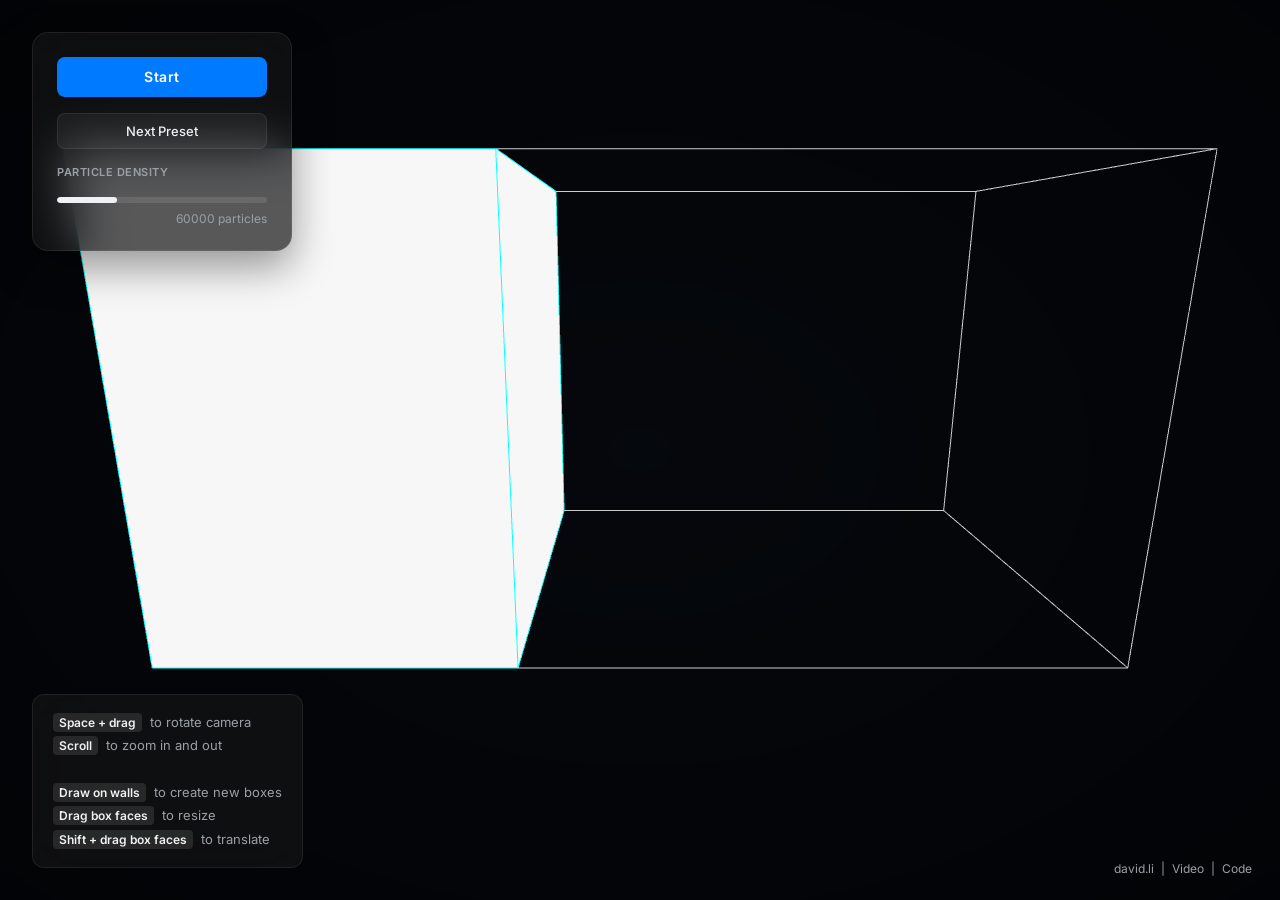
==== index.html @ a737c259 "feat: Renamed the top UI bar to a right bar, updated wind force direction logic, and adjusted variou" ====
<!DOCTYPE html>
<html>
    <head>
        <meta charset="utf-8">
        <title>Fluid Particles</title>

        <meta name="description" content="Real-time particle-based 3D fluid simulation and rendering using WebGL.">

        <link href="https://fonts.googleapis.com/css2?family=Inter:wght@400;600&family=Orbitron:wght@500;700;900&display=swap" rel="stylesheet">
        <link rel="stylesheet" href="flip.css"/>
    </head>

    <body>
        <script type="text/template" id="main">
            <style>
                .editing-ui {
                    display: none;
                }

                .simulating-ui {
                    display: none;
                }
            </style>

            <canvas id="canvas" width="1920" height="1080"></canvas>
            
            <div id="ui">
                <div id="start-button">Start</div>

                <div id="preset-button" class="editing-ui">Random Preset</div>
                
                <div class="slider-label editing-ui">Particle Density</div>
                <div id="density-slider" class="slider editing-ui"></div>

                <div id="particle-count" class="editing-ui"></div>

                <div class="slider-label simulating-ui">Color</div>
                <input type="color" id="color-picker" class="simulating-ui" value="#00bbff">

                <div class="slider-label simulating-ui">Fluidity</div>
                <div id="fluidity-slider" class="slider simulating-ui"></div>

                <div class="slider-label simulating-ui">Speed</div>
                <div id="speed-slider" class="slider simulating-ui"></div>

                <div class="control-row simulating-ui">
                    <button id="gravity-button" class="action-btn">Gravity: Normal</button>
                    <!-- Explode and Vortex moved to Top Bar -->
                </div>
            </div>

            <!-- New Physics Right Bar -->
            <div id="right-bar" class="simulating-ui">
                <div class="right-bar-section">
                    <div class="right-bar-label">Explode Force</div>
                    <div id="explode-slider" class="slider"></div>
                    <button id="explode-button" class="action-btn right-btn">Explode!</button>
                </div>
                
                <div class="right-bar-divider"></div>
                
                <div class="right-bar-section">
                    <div class="right-bar-label">Placeable Tools</div>
                    <div class="right-bar-tools">
                        <button id="tool-none-button" class="action-btn right-btn active-tool">None</button>
                        <button id="tool-vortex-button" class="action-btn right-btn">Vortex</button>
                        <button id="tool-wind-button" class="action-btn right-btn">Wind</button>
                        <button id="tool-repel-button" class="action-btn right-btn">Repel</button>
                        <button id="tool-blackhole-button" class="action-btn right-btn">Black Hole</button>
                    </div>
                </div>

                <div class="right-bar-divider"></div>

                <div class="right-bar-section">
                    <button id="clear-sources-button" class="action-btn right-btn danger-btn">Clear Sources</button>
                </div>
            </div>
            </div>


            <div class="instructions editing-ui">
                <span>Space + drag</span> to rotate camera <br/>
                <span>Scroll</span> to zoom in and out <br/>
                <br/>
                <span>Draw on walls</span> to create new boxes <br/>
                <span>Drag box faces</span> to resize <br/>
                <span>Shift + drag box faces</span> to translate <br/>
            </div>

            <div class="instructions simulating-ui">
                <span>Drag</span> to rotate camera<br/>
                <span>Scroll</span> to zoom in and out <br/>
                <span>Move mouse</span> to push particles
            </div>

            <div id="footer">
               <a href="http://david.li">david.li</a> | <a href="https://youtu.be/DhNt_A3k4B4">Video</a> | <a href="https://github.com/dli/fluid">Code</a>  
            </div>
        </script>

        <script type="text/template" id="no-support">
            <div id="container">
                <div id="error"></div>
                <div id="video">You can still view a video.<br/>
                    <iframe width="854" height="480" style="margin-top: 7px;" src="https://www.youtube.com/embed/DhNt_A3k4B4" frameborder="0" allowfullscreen></iframe> 
                </div>
                <div id="linkback"><a href="http://david.li">david.li</a></div>
            </div>
        </script>


        <div id="placeholder"></div>


        <script src="wrappedgl.js"></script>
        <script src="utilities.js"></script>
        <script src="camera.js"></script>
        <script src="boxeditor.js"></script>
        <script src="simulator.js"></script>
        <script src="renderer.js"></script>
        <script src="simulatorrenderer.js"></script>
        <script src="slider.js"></script>
        <script src="fluidparticles.js"></script>

        <script>
            function concatenateWords (list) {
                if (list.length === 0) {
                    return '';
                } else if (list.length === 1) {
                    return "'" + list[0] + "'";
                } else {
                    var result = '';
                    for (var i = 0; i < list.length; ++i) {
                        result += "'" + list[i] + "'";
                        if (i < list.length - 1) {
                            result += i < list.length - 2 ? ', ' : ' and '
                        }
                    }

                    return result;
                }
            }

            WrappedGL.checkWebGLSupportWithExtensions(['ANGLE_instanced_arrays', 'WEBGL_depth_texture', 'OES_texture_float', 'OES_texture_float_linear', 'OES_texture_half_float', 'OES_texture_half_float_linear'],
                function () { //we have webgl
                    document.getElementById('placeholder').outerHTML = document.getElementById('main').innerHTML;
                    var fluidBox = new FluidParticles();
                }, function (hasWebGL, unsupportedExtensions) {
                    document.getElementById('placeholder').outerHTML = document.getElementById('no-support').innerHTML;
                    if (!hasWebGL) { //webgl not supported
                        document.getElementById('error').textContent = 'Unfortunately, your browser does not support WebGL';
                    } else {
                        document.getElementById('error').textContent = 'Unfortunately, your browser does not support the ' + concatenateWords(unsupportedExtensions) + " WebGL extension" + (unsupportedExtensions.length > 1 ? 's.' : '.');
                    }
                }
            );
        </script>
    </body>

</html>
---- flip.css ----
@import url('https://fonts.googleapis.com/css2?family=Inter:wght@300;400;500;600&display=swap');

:root {
    --accent-color: #007aff;
    --accent-hover: #0060d1;
    --dark-bg: rgba(20, 20, 22, 0.7);
    --glass-border: rgba(255, 255, 255, 0.08);
    --text-main: #f0f0f5;
    --text-dim: #9aa0a6;
}

* {
    box-sizing: border-box;
    font-family: 'Inter', -apple-system, BlinkMacSystemFont, "Segoe UI", Roboto, sans-serif;
}

body {
    margin: 0;
    padding: 0;
    overflow: hidden;
    background-color: #111;
    color: var(--text-main);

    user-select: none;
    -moz-user-select: none;
    -webkit-user-select: none;
    -ms-user-select: none;
}

canvas {
    position: absolute;
    top: 0;
    left: 0;
    z-index: 1;
}

#ui {
    position: absolute;
    z-index: 10;
    pointer-events: none;
    top: 32px;
    left: 32px;
    
    background: var(--dark-bg);
    backdrop-filter: blur(24px);
    -webkit-backdrop-filter: blur(24px);
    border: 1px solid var(--glass-border);
    border-radius: 16px;
    padding: 24px;
    box-shadow: 0 16px 40px rgba(0, 0, 0, 0.4);

    display: flex;
    flex-direction: column;
    gap: 16px;
    min-width: 260px;
    transition: all 0.3s ease;
}

#right-bar {
    position: absolute;
    z-index: 10;
    pointer-events: auto; /* Allow interactions within it */
    top: 50%;
    right: 32px;
    transform: translateY(-50%);
    
    background: var(--dark-bg);
    backdrop-filter: blur(24px);
    -webkit-backdrop-filter: blur(24px);
    border: 1px solid var(--glass-border);
    border-radius: 16px;
    padding: 24px 20px;
    box-shadow: 0 16px 40px rgba(0, 0, 0, 0.4);

    display: flex;
    flex-direction: column;
    align-items: stretch;
    gap: 24px;
    transition: all 0.3s ease;
}

.right-bar-section {
    display: flex;
    flex-direction: column;
    gap: 12px;
    align-items: center;
    width: 100%;
}

.right-bar-label {
    color: var(--text-dim);
    font-size: 11px;
    font-weight: 600;
    letter-spacing: 0.5px;
    text-transform: uppercase;
    text-align: center;
}

.right-bar-tools {
    display: flex;
    flex-direction: column;
    gap: 10px;
    width: 100%;
}

.right-bar-divider {
    height: 1px;
    width: 100%;
    background: rgba(255, 255, 255, 0.1);
}

.right-btn {
    padding: 10px 16px;
    white-space: nowrap;
    width: 100%;
    text-align: center;
    font-size: 13px;
}

.active-tool {
    background: var(--accent-color) !important;
    color: #fff !important;
    border-color: var(--accent-hover) !important;
    box-shadow: 0 4px 12px rgba(0, 122, 255, 0.3);
}

.danger-btn {
    background: rgba(255, 59, 48, 0.1) !important;
    border-color: rgba(255, 59, 48, 0.3) !important;
    color: #ff453a !important;
}

.danger-btn:hover {
    background: rgba(255, 59, 48, 0.2) !important;
}

#right-bar .slider {
    width: 140px;
}

#start-button {
    font-size: 14px;
    font-weight: 600;
    letter-spacing: 0.5px;
    
    width: 100%;
    height: 40px;
    line-height: 40px;
    text-align: center;
    border-radius: 8px;

    pointer-events: auto;
    transition: all 0.2s cubic-bezier(0.2, 0.8, 0.2, 1);
}

.start-button-active {
    cursor: pointer;
    background: var(--accent-color);
    color: #fff;
    border: none;
}

.start-button-active:hover {
    background: var(--accent-hover);
    transform: translateY(-1px);
    box-shadow: 0 4px 12px rgba(0, 122, 255, 0.3);
}

.start-button-active:active {
    transform: translateY(1px);
    box-shadow: none;
}

.start-button-inactive {
    background: rgba(255, 255, 255, 0.05);
    color: rgba(255, 255, 255, 0.3);
    border: 1px solid var(--glass-border);
    cursor: not-allowed;
}

#preset-button {
    font-size: 13px;
    font-weight: 500;
    
    background: rgba(255, 255, 255, 0.05);
    border: 1px solid var(--glass-border);
    color: var(--text-main);
    border-radius: 8px;

    width: 100%;
    height: 36px;
    line-height: 34px;
    text-align: center;

    cursor: pointer;
    pointer-events: auto;
    transition: all 0.2s ease;
}

#preset-button:hover {
    background: rgba(255, 255, 255, 0.1);
    color: #fff;
}

#preset-button:active {
    background: rgba(255, 255, 255, 0.03);
}

#particle-count {
    color: var(--text-dim);
    font-size: 12px;
    text-align: right;
    margin-top: -8px;
}

.slider-label {
    color: var(--text-dim);
    font-size: 11px;
    font-weight: 600;
    letter-spacing: 0.5px;
    text-transform: uppercase;
    margin-bottom: 2px;
}

.slider {
    width: 100%;
    height: 6px;
    border-radius: 3px;
    background: rgba(255, 255, 255, 0.1);
    position: relative;
    pointer-events: auto;
    cursor: pointer;
    overflow: hidden;
}

.slider:hover {
    background: rgba(255, 255, 255, 0.15);
}

.slider div {
    background: var(--text-main);
    height: 100%;
    border-radius: 3px;
    transition: background 0.2s, width 0.1s ease-out;
}

.slider:hover div {
    background: #fff;
}

input[type="color"] {
    -webkit-appearance: none;
    appearance: none;
    border: none;
    width: 100%;
    height: 32px;
    border-radius: 6px;
    pointer-events: auto;
    cursor: pointer;
    background: transparent;
    padding: 0;
}
input[type="color"]::-webkit-color-swatch-wrapper {
    padding: 0;
}
input[type="color"]::-webkit-color-swatch {
    border: 1px solid var(--glass-border);
    border-radius: 6px;
}

.control-row {
    display: flex;
    gap: 10px;
    pointer-events: auto;
}

.action-btn {
    flex: 1;
    font-size: 12px;
    font-weight: 500;
    background: rgba(255, 255, 255, 0.05);
    border: 1px solid var(--glass-border);
    color: var(--text-main);
    border-radius: 6px;
    padding: 8px 0;
    cursor: pointer;
    transition: all 0.2s ease;
}

.action-btn:hover {
    background: rgba(255, 255, 255, 0.1);
}

.action-btn:active {
    transform: scale(0.97);
}

.instructions {
    position: absolute;
    z-index: 10;
    bottom: 32px;
    left: 32px;

    background: var(--dark-bg);
    backdrop-filter: blur(24px);
    -webkit-backdrop-filter: blur(24px);
    border: 1px solid var(--glass-border);
    border-radius: 12px;
    padding: 16px 20px;

    font-size: 13px;
    line-height: 1.8;
    color: var(--text-dim);
}

.instructions span {
    font-weight: 600;
    color: var(--text-main);
    font-size: 12px;
    padding: 2px 6px;
    background: rgba(255, 255, 255, 0.1);
    border-radius: 4px;
    margin-right: 4px;
}

#footer {
    position: absolute;
    z-index: 10;
    right: 24px;
    bottom: 24px;

    font-size: 12px;
    color: var(--text-dim);
}

#footer a {
    text-decoration: none;
    color: var(--text-dim);
    transition: color 0.2s;
    padding: 0 4px;
}

#footer a:hover {
    color: var(--text-main);
}

#container {
    color: var(--text-main);
    font-size: 14px;
    margin: 40px;
}

#video, #linkback {
    margin-top: 20px;
}

#linkback a {
    color: var(--accent-color);
}
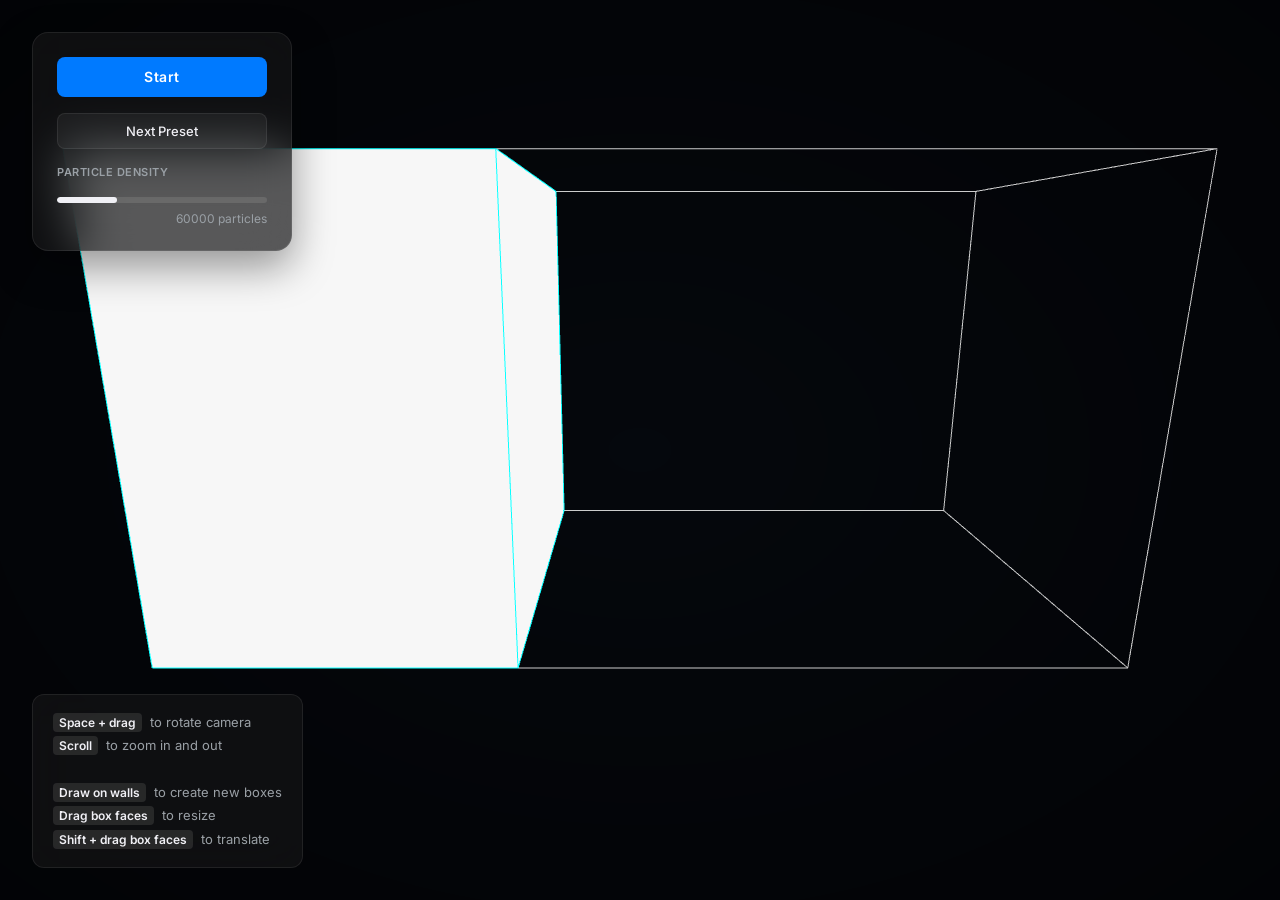
==== commit fc96de15: "fixed footer" ====
--- a/index.html
+++ b/index.html
@@ -23,6 +23,7 @@
             </style>
 
             <canvas id="canvas" width="1920" height="1080"></canvas>
+            <canvas id="overlay-canvas" class="simulating-ui"></canvas>
             
             <div id="ui">
                 <div id="start-button">Start</div>
@@ -45,7 +46,6 @@
 
                 <div class="control-row simulating-ui">
                     <button id="gravity-button" class="action-btn">Gravity: Normal</button>
-                    <!-- Explode and Vortex moved to Top Bar -->
                 </div>
             </div>
 
@@ -54,26 +54,37 @@
                 <div class="right-bar-section">
                     <div class="right-bar-label">Explode Force</div>
                     <div id="explode-slider" class="slider"></div>
-                    <button id="explode-button" class="action-btn right-btn">Explode!</button>
+                    <button id="explode-button" class="action-btn right-btn">💥 Explode!</button>
                 </div>
                 
                 <div class="right-bar-divider"></div>
                 
                 <div class="right-bar-section">
-                    <div class="right-bar-label">Placeable Tools</div>
+                    <div class="right-bar-label">Placeable Tools <span id="source-count-badge" class="source-badge">0</span></div>
                     <div class="right-bar-tools">
-                        <button id="tool-none-button" class="action-btn right-btn active-tool">None</button>
-                        <button id="tool-vortex-button" class="action-btn right-btn">Vortex</button>
-                        <button id="tool-wind-button" class="action-btn right-btn">Wind</button>
-                        <button id="tool-repel-button" class="action-btn right-btn">Repel</button>
-                        <button id="tool-blackhole-button" class="action-btn right-btn">Black Hole</button>
+                        <button id="tool-none-button" class="action-btn right-btn active-tool" data-tooltip="Select / Delete sources">🚫 None</button>
+                        <button id="tool-vortex-button" class="action-btn right-btn" data-tooltip="Creates a swirling vortex that pulls particles inward">🌀 Vortex</button>
+                        <button id="tool-wind-button" class="action-btn right-btn" data-tooltip="Click & drag to set wind direction. Blows particles along a cone">💨 Wind</button>
+                        <button id="tool-repel-button" class="action-btn right-btn" data-tooltip="Pushes particles away from the source">🔵 Repel</button>
+                        <button id="tool-blackhole-button" class="action-btn right-btn" data-tooltip="Sucks in particles with gravitational & orbital forces">🕳️ Black Hole</button>
+                        <button id="tool-fountain-button" class="action-btn right-btn" data-tooltip="Shoots particles upward in a column">⛲ Fountain</button>
+                        <button id="tool-turbulence-button" class="action-btn right-btn" data-tooltip="Creates chaotic, swirling random forces">🌊 Turbulence</button>
+                        <button id="tool-wave-button" class="action-btn right-btn" data-tooltip="Generates concentric wave pulses">〰️ Wave</button>
+                        <button id="tool-magnet-button" class="action-btn right-btn" data-tooltip="Gently attracts nearby particles — softer than black hole">🧲 Magnet</button>
                     </div>
                 </div>
 
                 <div class="right-bar-divider"></div>
 
                 <div class="right-bar-section">
-                    <button id="clear-sources-button" class="action-btn right-btn danger-btn">Clear Sources</button>
+                    <div class="right-bar-label">Tool Strength</div>
+                    <div id="strength-slider" class="slider"></div>
+                </div>
+
+                <div class="right-bar-divider"></div>
+
+                <div class="right-bar-section">
+                    <button id="clear-sources-button" class="action-btn right-btn danger-btn">🗑️ Clear All Sources</button>
                 </div>
             </div>
             </div>
@@ -91,21 +102,18 @@
             <div class="instructions simulating-ui">
                 <span>Drag</span> to rotate camera<br/>
                 <span>Scroll</span> to zoom in and out <br/>
-                <span>Move mouse</span> to push particles
+                <span>Move mouse</span> to push particles<br/>
+                <span>Click</span> to place selected tool<br/>
+                <span>Wind tool:</span> click & drag to set direction<br/>
+                <span>None tool + click source</span> to delete it
             </div>
 
-            <div id="footer">
-               <a href="http://david.li">david.li</a> | <a href="https://youtu.be/DhNt_A3k4B4">Video</a> | <a href="https://github.com/dli/fluid">Code</a>  
-            </div>
+            <div id="footer"></div>
         </script>
 
         <script type="text/template" id="no-support">
             <div id="container">
                 <div id="error"></div>
-                <div id="video">You can still view a video.<br/>
-                    <iframe width="854" height="480" style="margin-top: 7px;" src="https://www.youtube.com/embed/DhNt_A3k4B4" frameborder="0" allowfullscreen></iframe> 
-                </div>
-                <div id="linkback"><a href="http://david.li">david.li</a></div>
             </div>
         </script>
 
@@ -158,4 +166,5 @@
         </script>
     </body>
 
+
 </html>
--- a/flip.css
+++ b/flip.css
@@ -32,6 +32,16 @@
     top: 0;
     left: 0;
     z-index: 1;
+}
+
+#overlay-canvas {
+    position: absolute;
+    top: 0;
+    left: 0;
+    z-index: 5;
+    pointer-events: none;
+    width: 100%;
+    height: 100%;
 }
 
 #ui {
@@ -59,7 +69,7 @@
 #right-bar {
     position: absolute;
     z-index: 10;
-    pointer-events: auto; /* Allow interactions within it */
+    pointer-events: auto;
     top: 50%;
     right: 32px;
     transform: translateY(-50%);
@@ -77,6 +87,20 @@
     align-items: stretch;
     gap: 24px;
     transition: all 0.3s ease;
+    max-height: 90vh;
+    overflow-y: auto;
+}
+
+/* Scrollbar styling for right-bar */
+#right-bar::-webkit-scrollbar {
+    width: 4px;
+}
+#right-bar::-webkit-scrollbar-track {
+    background: transparent;
+}
+#right-bar::-webkit-scrollbar-thumb {
+    background: rgba(255,255,255,0.15);
+    border-radius: 2px;
 }
 
 .right-bar-section {
@@ -94,12 +118,16 @@
     letter-spacing: 0.5px;
     text-transform: uppercase;
     text-align: center;
+    display: flex;
+    align-items: center;
+    justify-content: center;
+    gap: 8px;
 }
 
 .right-bar-tools {
     display: flex;
     flex-direction: column;
-    gap: 10px;
+    gap: 8px;
     width: 100%;
 }
 
@@ -115,6 +143,42 @@
     width: 100%;
     text-align: center;
     font-size: 13px;
+    position: relative;
+}
+
+/* Tooltip */
+.right-btn[data-tooltip] {
+    position: relative;
+}
+
+.right-btn[data-tooltip]::after {
+    content: attr(data-tooltip);
+    position: absolute;
+    right: calc(100% + 12px);
+    top: 50%;
+    transform: translateY(-50%);
+    background: rgba(10, 10, 12, 0.95);
+    backdrop-filter: blur(12px);
+    color: var(--text-main);
+    font-size: 11px;
+    font-weight: 400;
+    padding: 8px 12px;
+    border-radius: 8px;
+    white-space: nowrap;
+    pointer-events: none;
+    opacity: 0;
+    transition: opacity 0.2s ease, transform 0.2s ease;
+    border: 1px solid rgba(255, 255, 255, 0.1);
+    box-shadow: 0 8px 24px rgba(0, 0, 0, 0.4);
+    z-index: 100;
+    max-width: 220px;
+    white-space: normal;
+    text-align: left;
+    line-height: 1.4;
+}
+
+.right-btn[data-tooltip]:hover::after {
+    opacity: 1;
 }
 
 .active-tool {
@@ -134,6 +198,29 @@
     background: rgba(255, 59, 48, 0.2) !important;
 }
 
+/* Source count badge */
+.source-badge {
+    display: inline-flex;
+    align-items: center;
+    justify-content: center;
+    min-width: 18px;
+    height: 18px;
+    border-radius: 9px;
+    background: var(--accent-color);
+    color: #fff;
+    font-size: 10px;
+    font-weight: 700;
+    padding: 0 5px;
+    letter-spacing: 0;
+    text-transform: none;
+    transition: all 0.3s ease;
+}
+
+.source-badge.empty {
+    background: rgba(255, 255, 255, 0.1);
+    color: var(--text-dim);
+}
+
 #right-bar .slider {
     width: 140px;
 }
@@ -357,3 +444,10 @@
 #linkback a {
     color: var(--accent-color);
 }
+
+/* Wind direction drag indicator */
+.wind-drag-line {
+    position: absolute;
+    z-index: 6;
+    pointer-events: none;
+}
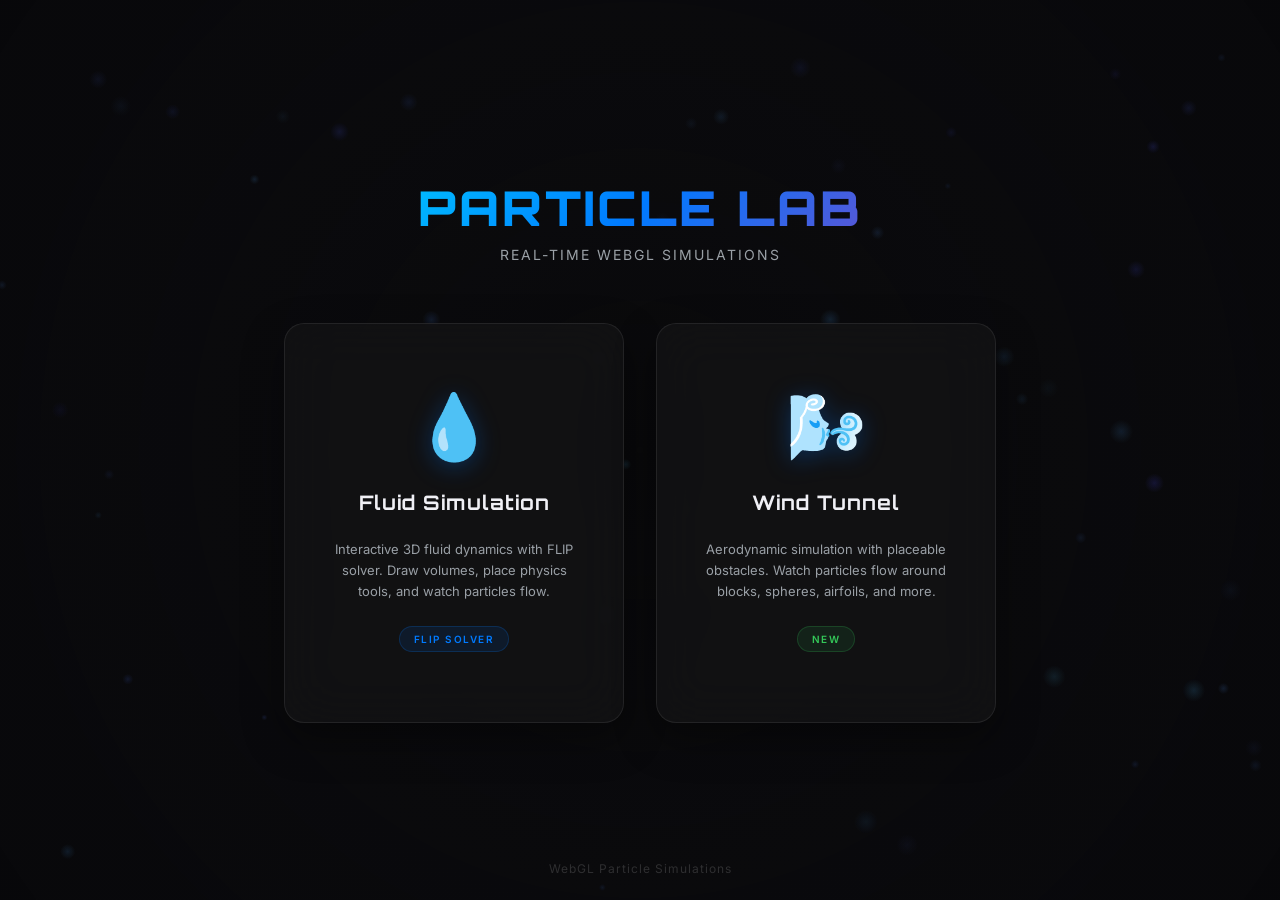
==== commit 3f803ed4: "Added wind simulator + menu" ====
--- a/index.html
+++ b/index.html
@@ -2,169 +2,43 @@
 <html>
     <head>
         <meta charset="utf-8">
-        <title>Fluid Particles</title>
+        <title>Particle Simulations</title>
+        <meta name="description" content="Choose between real-time 3D fluid simulation and wind tunnel simulation, both powered by WebGL.">
+        <link href="https://fonts.googleapis.com/css2?family=Inter:wght@300;400;500;600;700&family=Orbitron:wght@500;700;900&display=swap" rel="stylesheet">
+        <link rel="stylesheet" href="menu.css"/>
+    </head>
+    <body>
+        <canvas id="bg-canvas"></canvas>
 
-        <meta name="description" content="Real-time particle-based 3D fluid simulation and rendering using WebGL.">
+        <div class="menu-container">
+            <div class="menu-title">Particle Lab</div>
+            <div class="menu-subtitle">Real-time WebGL Simulations</div>
 
-        <link href="https://fonts.googleapis.com/css2?family=Inter:wght@400;600&family=Orbitron:wght@500;700;900&display=swap" rel="stylesheet">
-        <link rel="stylesheet" href="flip.css"/>
-    </head>
+            <div class="menu-cards">
+                <a href="fluid.html" class="menu-card" id="fluid-card">
+                    <div class="card-icon">💧</div>
+                    <div class="card-title">Fluid Simulation</div>
+                    <div class="card-description">
+                        Interactive 3D fluid dynamics with FLIP solver. 
+                        Draw volumes, place physics tools, and watch particles flow.
+                    </div>
+                    <div class="card-tag">FLIP Solver</div>
+                </a>
 
-    <body>
-        <script type="text/template" id="main">
-            <style>
-                .editing-ui {
-                    display: none;
-                }
-
-                .simulating-ui {
-                    display: none;
-                }
-            </style>
-
-            <canvas id="canvas" width="1920" height="1080"></canvas>
-            <canvas id="overlay-canvas" class="simulating-ui"></canvas>
-            
-            <div id="ui">
-                <div id="start-button">Start</div>
-
-                <div id="preset-button" class="editing-ui">Random Preset</div>
-                
-                <div class="slider-label editing-ui">Particle Density</div>
-                <div id="density-slider" class="slider editing-ui"></div>
-
-                <div id="particle-count" class="editing-ui"></div>
-
-                <div class="slider-label simulating-ui">Color</div>
-                <input type="color" id="color-picker" class="simulating-ui" value="#00bbff">
-
-                <div class="slider-label simulating-ui">Fluidity</div>
-                <div id="fluidity-slider" class="slider simulating-ui"></div>
-
-                <div class="slider-label simulating-ui">Speed</div>
-                <div id="speed-slider" class="slider simulating-ui"></div>
-
-                <div class="control-row simulating-ui">
-                    <button id="gravity-button" class="action-btn">Gravity: Normal</button>
-                </div>
+                <a href="wind.html" class="menu-card" id="wind-card">
+                    <div class="card-icon">🌬️</div>
+                    <div class="card-title">Wind Tunnel</div>
+                    <div class="card-description">
+                        Aerodynamic simulation with placeable obstacles.
+                        Watch particles flow around blocks, spheres, airfoils, and more.
+                    </div>
+                    <div class="card-tag new-tag">New</div>
+                </a>
             </div>
 
-            <!-- New Physics Right Bar -->
-            <div id="right-bar" class="simulating-ui">
-                <div class="right-bar-section">
-                    <div class="right-bar-label">Explode Force</div>
-                    <div id="explode-slider" class="slider"></div>
-                    <button id="explode-button" class="action-btn right-btn">💥 Explode!</button>
-                </div>
-                
-                <div class="right-bar-divider"></div>
-                
-                <div class="right-bar-section">
-                    <div class="right-bar-label">Placeable Tools <span id="source-count-badge" class="source-badge">0</span></div>
-                    <div class="right-bar-tools">
-                        <button id="tool-none-button" class="action-btn right-btn active-tool" data-tooltip="Select / Delete sources">🚫 None</button>
-                        <button id="tool-vortex-button" class="action-btn right-btn" data-tooltip="Creates a swirling vortex that pulls particles inward">🌀 Vortex</button>
-                        <button id="tool-wind-button" class="action-btn right-btn" data-tooltip="Click & drag to set wind direction. Blows particles along a cone">💨 Wind</button>
-                        <button id="tool-repel-button" class="action-btn right-btn" data-tooltip="Pushes particles away from the source">🔵 Repel</button>
-                        <button id="tool-blackhole-button" class="action-btn right-btn" data-tooltip="Sucks in particles with gravitational & orbital forces">🕳️ Black Hole</button>
-                        <button id="tool-fountain-button" class="action-btn right-btn" data-tooltip="Shoots particles upward in a column">⛲ Fountain</button>
-                        <button id="tool-turbulence-button" class="action-btn right-btn" data-tooltip="Creates chaotic, swirling random forces">🌊 Turbulence</button>
-                        <button id="tool-wave-button" class="action-btn right-btn" data-tooltip="Generates concentric wave pulses">〰️ Wave</button>
-                        <button id="tool-magnet-button" class="action-btn right-btn" data-tooltip="Gently attracts nearby particles — softer than black hole">🧲 Magnet</button>
-                    </div>
-                </div>
+            <div class="menu-footer">WebGL Particle Simulations</div>
+        </div>
 
-                <div class="right-bar-divider"></div>
-
-                <div class="right-bar-section">
-                    <div class="right-bar-label">Tool Strength</div>
-                    <div id="strength-slider" class="slider"></div>
-                </div>
-
-                <div class="right-bar-divider"></div>
-
-                <div class="right-bar-section">
-                    <button id="clear-sources-button" class="action-btn right-btn danger-btn">🗑️ Clear All Sources</button>
-                </div>
-            </div>
-            </div>
-
-
-            <div class="instructions editing-ui">
-                <span>Space + drag</span> to rotate camera <br/>
-                <span>Scroll</span> to zoom in and out <br/>
-                <br/>
-                <span>Draw on walls</span> to create new boxes <br/>
-                <span>Drag box faces</span> to resize <br/>
-                <span>Shift + drag box faces</span> to translate <br/>
-            </div>
-
-            <div class="instructions simulating-ui">
-                <span>Drag</span> to rotate camera<br/>
-                <span>Scroll</span> to zoom in and out <br/>
-                <span>Move mouse</span> to push particles<br/>
-                <span>Click</span> to place selected tool<br/>
-                <span>Wind tool:</span> click & drag to set direction<br/>
-                <span>None tool + click source</span> to delete it
-            </div>
-
-            <div id="footer"></div>
-        </script>
-
-        <script type="text/template" id="no-support">
-            <div id="container">
-                <div id="error"></div>
-            </div>
-        </script>
-
-
-        <div id="placeholder"></div>
-
-
-        <script src="wrappedgl.js"></script>
-        <script src="utilities.js"></script>
-        <script src="camera.js"></script>
-        <script src="boxeditor.js"></script>
-        <script src="simulator.js"></script>
-        <script src="renderer.js"></script>
-        <script src="simulatorrenderer.js"></script>
-        <script src="slider.js"></script>
-        <script src="fluidparticles.js"></script>
-
-        <script>
-            function concatenateWords (list) {
-                if (list.length === 0) {
-                    return '';
-                } else if (list.length === 1) {
-                    return "'" + list[0] + "'";
-                } else {
-                    var result = '';
-                    for (var i = 0; i < list.length; ++i) {
-                        result += "'" + list[i] + "'";
-                        if (i < list.length - 1) {
-                            result += i < list.length - 2 ? ', ' : ' and '
-                        }
-                    }
-
-                    return result;
-                }
-            }
-
-            WrappedGL.checkWebGLSupportWithExtensions(['ANGLE_instanced_arrays', 'WEBGL_depth_texture', 'OES_texture_float', 'OES_texture_float_linear', 'OES_texture_half_float', 'OES_texture_half_float_linear'],
-                function () { //we have webgl
-                    document.getElementById('placeholder').outerHTML = document.getElementById('main').innerHTML;
-                    var fluidBox = new FluidParticles();
-                }, function (hasWebGL, unsupportedExtensions) {
-                    document.getElementById('placeholder').outerHTML = document.getElementById('no-support').innerHTML;
-                    if (!hasWebGL) { //webgl not supported
-                        document.getElementById('error').textContent = 'Unfortunately, your browser does not support WebGL';
-                    } else {
-                        document.getElementById('error').textContent = 'Unfortunately, your browser does not support the ' + concatenateWords(unsupportedExtensions) + " WebGL extension" + (unsupportedExtensions.length > 1 ? 's.' : '.');
-                    }
-                }
-            );
-        </script>
+        <script src="menu-bg.js"></script>
     </body>
-
-
 </html>
--- a/menu.css
+++ b/menu.css
@@ -0,0 +1,209 @@
+@import url('https://fonts.googleapis.com/css2?family=Inter:wght@300;400;500;600;700&family=Orbitron:wght@500;700;900&display=swap');
+
+:root {
+    --accent-color: #007aff;
+    --accent-hover: #0060d1;
+    --dark-bg: rgba(20, 20, 22, 0.7);
+    --glass-border: rgba(255, 255, 255, 0.08);
+    --text-main: #f0f0f5;
+    --text-dim: #9aa0a6;
+}
+
+* {
+    box-sizing: border-box;
+    margin: 0;
+    padding: 0;
+}
+
+body {
+    font-family: 'Inter', -apple-system, BlinkMacSystemFont, "Segoe UI", Roboto, sans-serif;
+    background: #0a0a0c;
+    color: var(--text-main);
+    overflow: hidden;
+    height: 100vh;
+    user-select: none;
+    -webkit-user-select: none;
+}
+
+#bg-canvas {
+    position: fixed;
+    top: 0;
+    left: 0;
+    width: 100%;
+    height: 100%;
+    z-index: 0;
+}
+
+.menu-container {
+    position: relative;
+    z-index: 10;
+    display: flex;
+    flex-direction: column;
+    align-items: center;
+    justify-content: center;
+    height: 100vh;
+    padding: 40px;
+}
+
+.menu-title {
+    font-family: 'Orbitron', monospace;
+    font-weight: 900;
+    font-size: 48px;
+    letter-spacing: 3px;
+    text-transform: uppercase;
+    margin-bottom: 8px;
+    background: linear-gradient(135deg, #00bbff, #007aff, #5856d6);
+    -webkit-background-clip: text;
+    -webkit-text-fill-color: transparent;
+    background-clip: text;
+    animation: titleGlow 3s ease-in-out infinite alternate;
+}
+
+@keyframes titleGlow {
+    0% { filter: brightness(1); }
+    100% { filter: brightness(1.3); }
+}
+
+.menu-subtitle {
+    font-size: 14px;
+    color: var(--text-dim);
+    font-weight: 400;
+    letter-spacing: 2px;
+    text-transform: uppercase;
+    margin-bottom: 60px;
+}
+
+.menu-cards {
+    display: flex;
+    gap: 32px;
+    flex-wrap: wrap;
+    justify-content: center;
+}
+
+.menu-card {
+    position: relative;
+    width: 340px;
+    height: 400px;
+    background: var(--dark-bg);
+    backdrop-filter: blur(24px);
+    -webkit-backdrop-filter: blur(24px);
+    border: 1px solid var(--glass-border);
+    border-radius: 20px;
+    padding: 40px 32px;
+    display: flex;
+    flex-direction: column;
+    align-items: center;
+    justify-content: center;
+    gap: 24px;
+    text-decoration: none;
+    color: var(--text-main);
+    cursor: pointer;
+    transition: all 0.4s cubic-bezier(0.2, 0.8, 0.2, 1);
+    overflow: hidden;
+    box-shadow: 0 16px 40px rgba(0, 0, 0, 0.4);
+}
+
+.menu-card::before {
+    content: '';
+    position: absolute;
+    top: 0;
+    left: 0;
+    right: 0;
+    height: 3px;
+    background: linear-gradient(90deg, transparent, var(--accent-color), transparent);
+    opacity: 0;
+    transition: opacity 0.4s ease;
+}
+
+.menu-card:hover::before {
+    opacity: 1;
+}
+
+.menu-card:hover {
+    transform: translateY(-8px) scale(1.02);
+    border-color: rgba(0, 122, 255, 0.3);
+    box-shadow: 0 24px 60px rgba(0, 0, 0, 0.5), 0 0 40px rgba(0, 122, 255, 0.1);
+}
+
+.menu-card:active {
+    transform: translateY(-2px) scale(0.99);
+}
+
+.card-icon {
+    font-size: 64px;
+    line-height: 1;
+    margin-bottom: 8px;
+    filter: drop-shadow(0 4px 12px rgba(0, 122, 255, 0.3));
+    transition: transform 0.4s ease;
+}
+
+.menu-card:hover .card-icon {
+    transform: scale(1.15);
+}
+
+.card-title {
+    font-family: 'Orbitron', monospace;
+    font-weight: 700;
+    font-size: 20px;
+    letter-spacing: 1px;
+    text-align: center;
+}
+
+.card-description {
+    font-size: 13px;
+    color: var(--text-dim);
+    text-align: center;
+    line-height: 1.6;
+    max-width: 260px;
+}
+
+.card-tag {
+    font-size: 10px;
+    font-weight: 600;
+    letter-spacing: 1.5px;
+    text-transform: uppercase;
+    padding: 6px 14px;
+    border-radius: 20px;
+    background: rgba(0, 122, 255, 0.1);
+    border: 1px solid rgba(0, 122, 255, 0.2);
+    color: var(--accent-color);
+    transition: all 0.3s ease;
+}
+
+.menu-card:hover .card-tag {
+    background: rgba(0, 122, 255, 0.2);
+    border-color: rgba(0, 122, 255, 0.4);
+}
+
+.card-tag.new-tag {
+    background: rgba(52, 199, 89, 0.1);
+    border-color: rgba(52, 199, 89, 0.2);
+    color: #34c759;
+}
+
+.menu-card:hover .card-tag.new-tag {
+    background: rgba(52, 199, 89, 0.2);
+    border-color: rgba(52, 199, 89, 0.4);
+}
+
+.menu-footer {
+    position: absolute;
+    bottom: 24px;
+    font-size: 12px;
+    color: rgba(255, 255, 255, 0.15);
+    letter-spacing: 1px;
+}
+
+@media (max-width: 768px) {
+    .menu-title {
+        font-size: 28px;
+    }
+    .menu-cards {
+        flex-direction: column;
+        align-items: center;
+    }
+    .menu-card {
+        width: 300px;
+        height: 340px;
+    }
+}
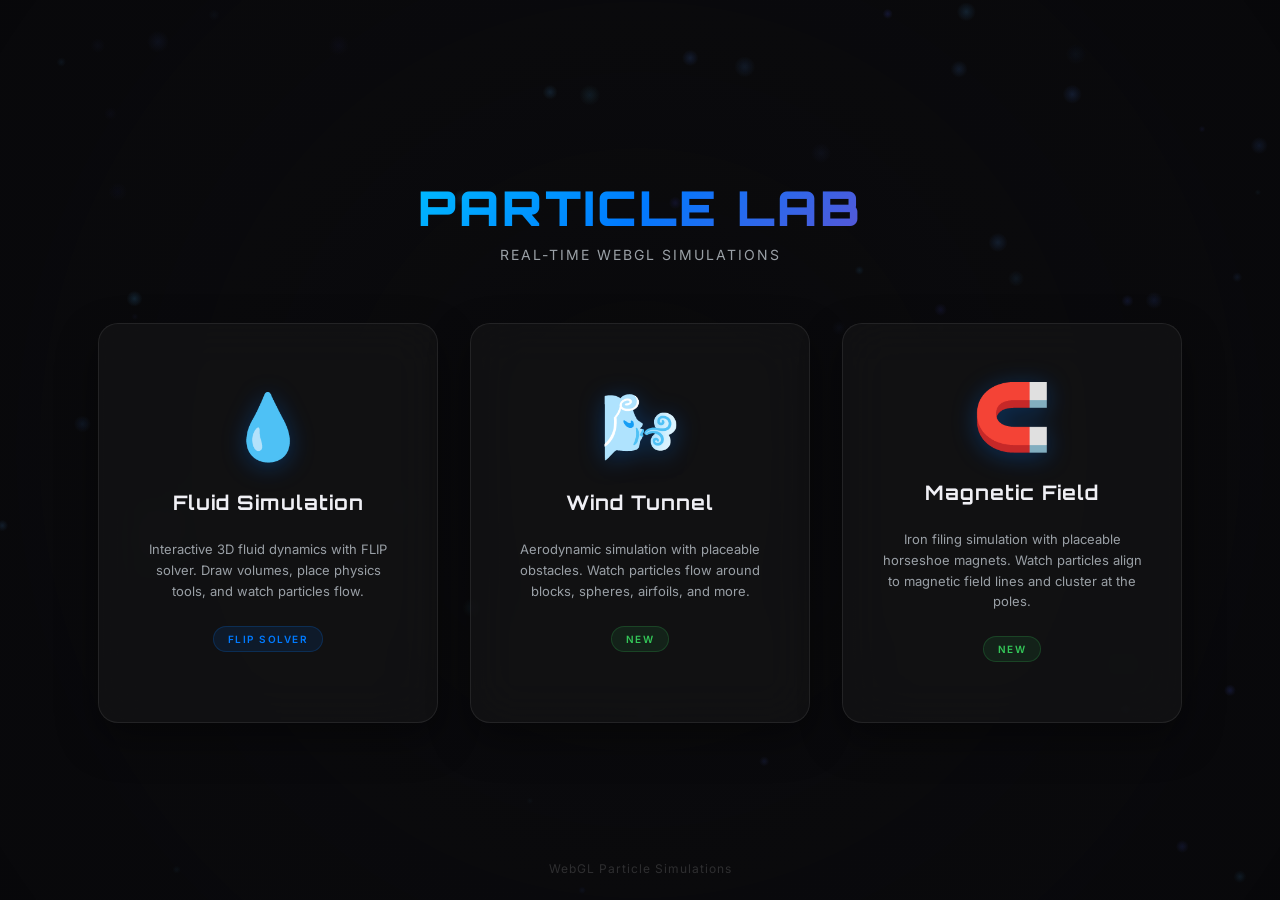
==== commit ba970fe0: "magnetic simulation in progress" ====
--- a/index.html
+++ b/index.html
@@ -34,6 +34,16 @@
                     </div>
                     <div class="card-tag new-tag">New</div>
                 </a>
+
+                <a href="magnet.html" class="menu-card" id="magnet-card">
+                    <div class="card-icon">🧲</div>
+                    <div class="card-title">Magnetic Field</div>
+                    <div class="card-description">
+                        Iron filing simulation with placeable horseshoe magnets.
+                        Watch particles align to magnetic field lines and cluster at the poles.
+                    </div>
+                    <div class="card-tag new-tag">New</div>
+                </a>
             </div>
 
             <div class="menu-footer">WebGL Particle Simulations</div>
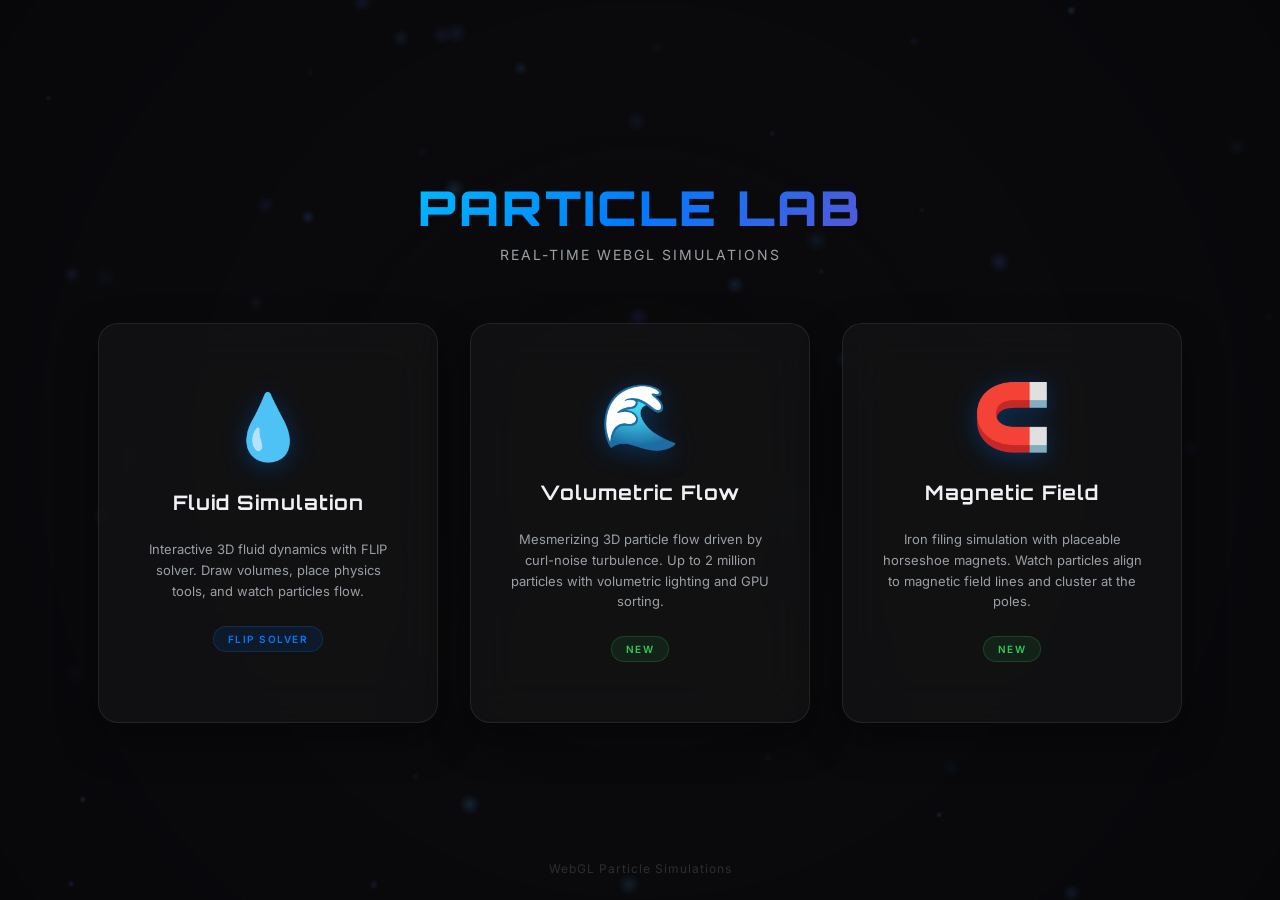
==== commit 488a43bd: "complete wind/flow simulator overhaul" ====
--- a/index.html
+++ b/index.html
@@ -25,12 +25,12 @@
                     <div class="card-tag">FLIP Solver</div>
                 </a>
 
-                <a href="wind.html" class="menu-card" id="wind-card">
-                    <div class="card-icon">🌬️</div>
-                    <div class="card-title">Wind Tunnel</div>
+                <a href="flow.html" class="menu-card" id="flow-card">
+                    <div class="card-icon">🌊</div>
+                    <div class="card-title">Volumetric Flow</div>
                     <div class="card-description">
-                        Aerodynamic simulation with placeable obstacles.
-                        Watch particles flow around blocks, spheres, airfoils, and more.
+                        Mesmerizing 3D particle flow driven by curl-noise turbulence.
+                        Up to 2 million particles with volumetric lighting and GPU sorting.
                     </div>
                     <div class="card-tag new-tag">New</div>
                 </a>
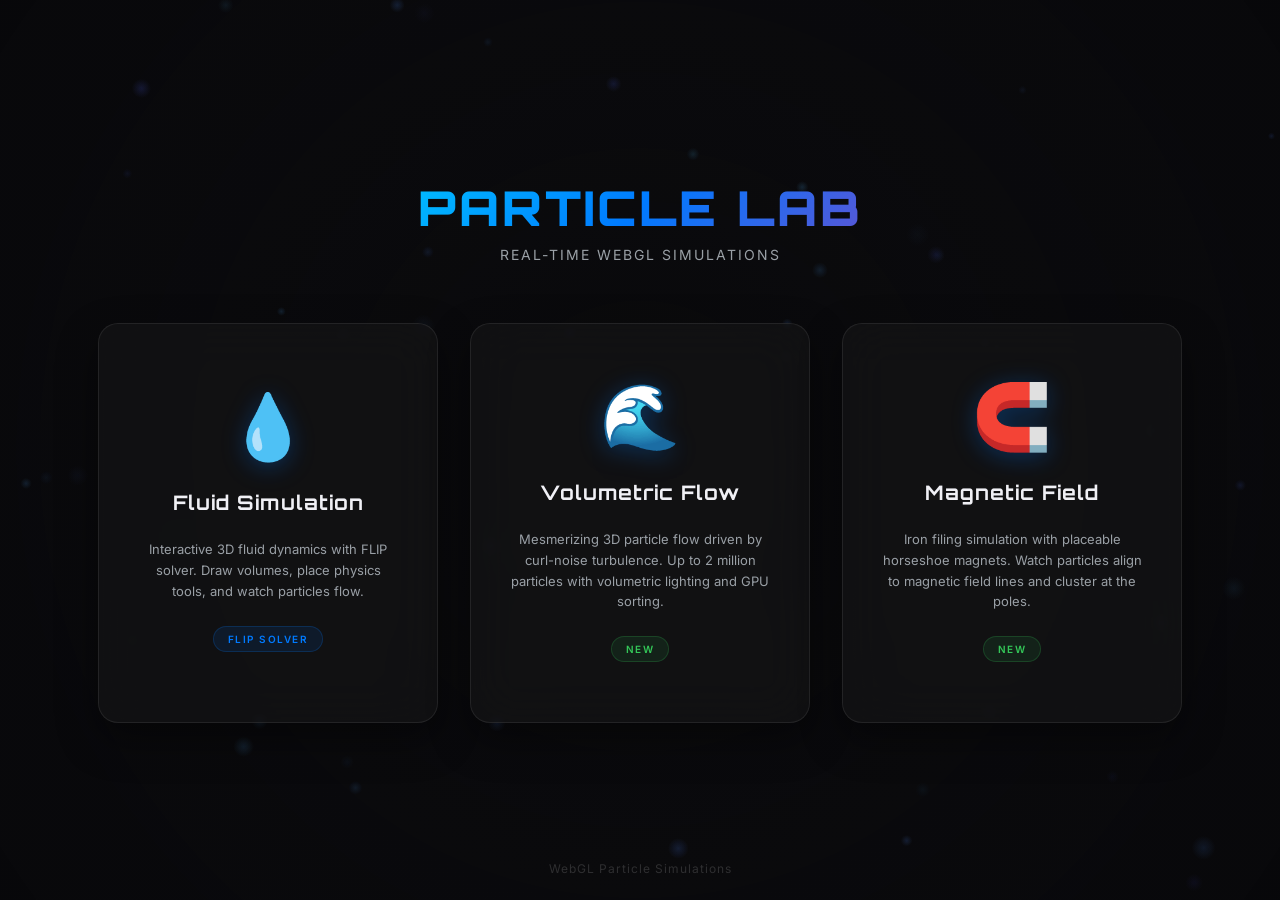
==== commit 753da668: "responzivity changes" ====
--- a/index.html
+++ b/index.html
@@ -2,6 +2,7 @@
 <html>
     <head>
         <meta charset="utf-8">
+        <meta name="viewport" content="width=device-width, initial-scale=1.0, maximum-scale=1.0, user-scalable=no">
         <title>Particle Simulations</title>
         <meta name="description" content="Choose between real-time 3D fluid simulation and wind tunnel simulation, both powered by WebGL.">
         <link href="https://fonts.googleapis.com/css2?family=Inter:wght@300;400;500;600;700&family=Orbitron:wght@500;700;900&display=swap" rel="stylesheet">
--- a/menu.css
+++ b/menu.css
@@ -19,8 +19,8 @@
     font-family: 'Inter', -apple-system, BlinkMacSystemFont, "Segoe UI", Roboto, sans-serif;
     background: #0a0a0c;
     color: var(--text-main);
-    overflow: hidden;
-    height: 100vh;
+    overflow: auto;
+    min-height: 100vh;
     user-select: none;
     -webkit-user-select: none;
 }
@@ -41,7 +41,7 @@
     flex-direction: column;
     align-items: center;
     justify-content: center;
-    height: 100vh;
+    min-height: 100vh;
     padding: 40px;
 }
 
